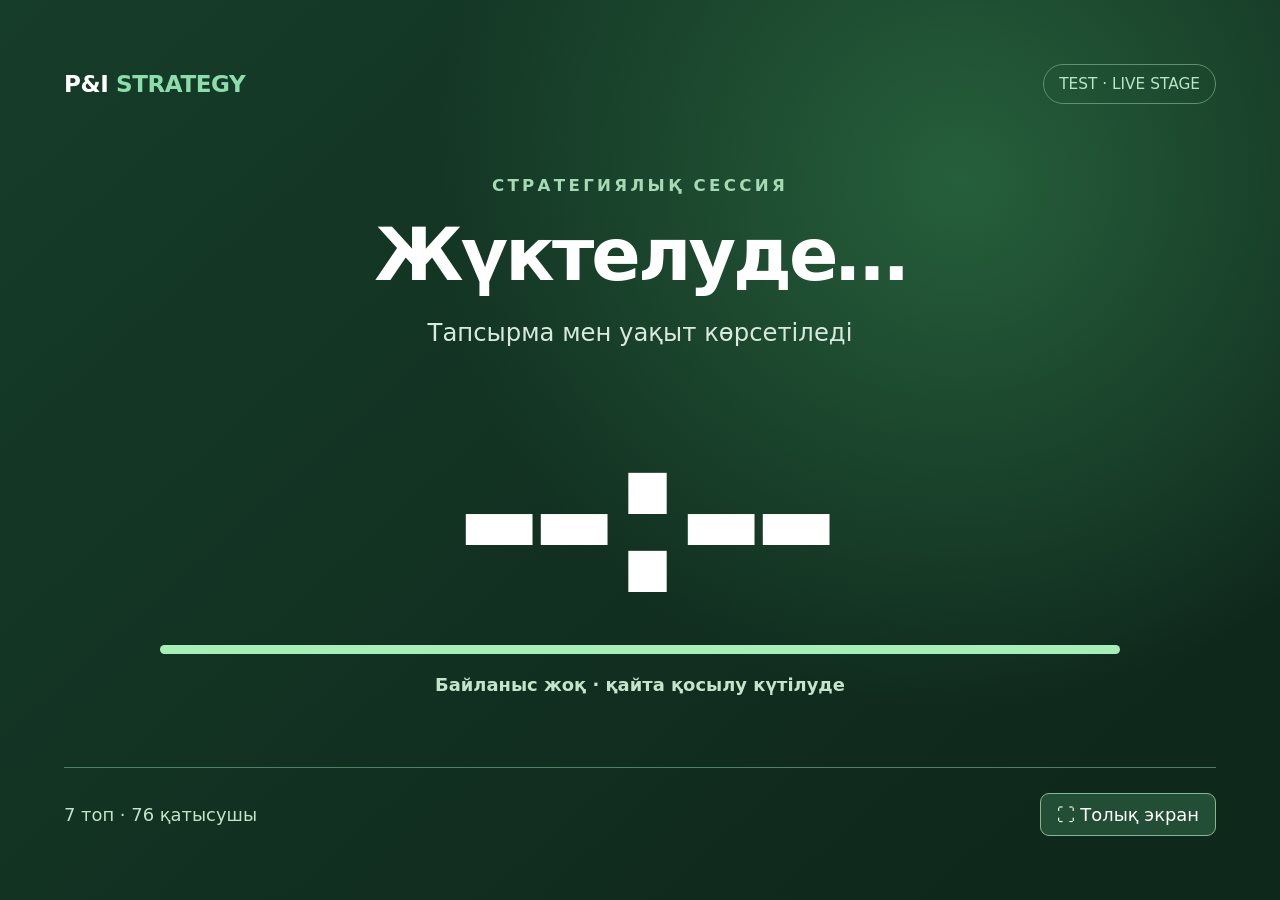
==== static/stage.html @ 075ba84e "Add files via upload" ====
<!doctype html><html lang="kk"><head><meta charset="utf-8"><meta name="viewport" content="width=device-width,initial-scale=1"><meta name="theme-color" content="#153723"><title>P&I · Live Stage</title><link rel="icon" href="/favicon.svg"><style>
:root{font-family:Inter,ui-sans-serif,system-ui,-apple-system,Arial,sans-serif;color:#fff;background:#0e2b1c}*{box-sizing:border-box}body{margin:0;min-height:100svh;background:radial-gradient(circle at 75% 20%,#265f3b 0,transparent 44%),linear-gradient(138deg,#163d29 0%,#0f281c 86%)}
.stage{min-height:100svh;max-width:1480px;margin:auto;padding:clamp(25px,5vw,85px);display:flex;flex-direction:column;justify-content:space-between;gap:38px}
header,footer{display:flex;align-items:center;justify-content:space-between;gap:16px;flex-wrap:wrap}.brand{font-weight:900;letter-spacing:-.4px;font-size:clamp(16px,1.8vw,24px)}.brand em{font-style:normal;color:#8bddaa}.pill{font-size:clamp(11px,1.2vw,16px);color:#b7e6c5;padding:10px 15px;border:1px solid #5c9270;border-radius:999px}
main{display:flex;flex-direction:column;align-items:center;text-align:center;gap:20px}.eyebrow{font-size:clamp(12px,1.3vw,18px);text-transform:uppercase;letter-spacing:.2em;color:#a8d9b5;font-weight:700}
h1{font-size:clamp(35px,5.7vw,86px);line-height:1.1;max-width:1100px;margin:0;letter-spacing:-.04em}
.description{font-size:clamp(16px,1.9vw,27px);max-width:970px;line-height:1.5;color:#d7eadd;margin:0}
.clock{font-variant-numeric:tabular-nums;font-size:clamp(90px,17vw,260px);line-height:1;letter-spacing:-.07em;font-weight:800;margin:clamp(12px,4vh,55px) 0 0}
.progress{width:min(960px,90%);height:9px;border-radius:99px;overflow:hidden;background:#41644a}.progress>div{height:100%;background:#a6f0b8;width:100%;transition:width .4s linear}
.status{color:#c4e4ce;font-weight:700;font-size:clamp(14px,1.4vw,20px)}footer{border-top:1px solid #508063;padding-top:25px;color:#c5e2cb;font-size:clamp(13px,1.4vw,18px)}
.urgent .clock{color:#ffe2a4}.expired .clock{color:#ffb6a3}button{border:1px solid #83b991;background:#214e34;color:#fff;padding:10px 16px;font:inherit;border-radius:9px;cursor:pointer}
@media(prefers-reduced-motion:reduce){.progress>div{transition:none}}
</style></head><body><div class="stage" id="stage"><header><div class="brand">P&I <em>STRATEGY</em></div><span class="pill" id="mode">LIVE STAGE</span></header>
<main><span class="eyebrow" id="group">СТРАТЕГИЯЛЫҚ СЕССИЯ</span><h1 id="title">Жүктелуде…</h1><p class="description" id="description">Тапсырма мен уақыт көрсетіледі</p><div class="clock" id="clock">--:--</div><div class="progress"><div id="progress"></div></div><span class="status" id="status">Қосылуда…</span></main>
<footer><div id="members">7 топ · 76 қатысушы</div><button id="fullscreen">⛶ Толық экран</button></footer></div>
<script>
const mode=new URLSearchParams(location.search).get('mode')==='live'?'live':'test';document.getElementById('mode').textContent=mode.toUpperCase()+' · LIVE STAGE';
let state=null,offset=0,reading=false;const $=id=>document.getElementById(id);
function remaining(){return !state?0:state.running?Math.max(0,(state.deadline_ms||0)-(Date.now()+offset)):Math.max(0,state.remaining_ms||0)}
function fmt(ms){let s=Math.ceil(ms/1000);return String(Math.floor(s/60)).padStart(2,'0')+':'+String(s%60).padStart(2,'0')}
function tick(){if(!state)return;let r=remaining();$('clock').textContent=fmt(r);$('progress').style.width=Math.max(0,Math.min(100,100*r/Math.max(1,state.duration_ms)))+'%';$('stage').classList.toggle('urgent',r<=60000&&state.running);$('stage').classList.toggle('expired',r===0);$('status').textContent=state.running?(r>0?'Таймер жүріп жатыр':'Уақыт аяқталды'):(r<state.duration_ms?'Пауза':'Басталуын күтуде')}
async function load(){if(reading)return;reading=true;try{const response=await fetch('/api/stage/'+mode,{cache:'no-store'});if(!response.ok)throw Error('Дерек жүктелмеді');const data=await response.json();state=data.stage;offset=data.server_now_ms-Date.now();$('title').textContent=data.title;$('description').textContent=data.task;$('group').textContent=state.stage_id==='awards'?'МАРАПАТТАУ КЕЗЕҢІ':'P&I · WORK SESSION';$('members').textContent=data.groups+' топ · '+data.participants+' қатысушы';tick()}catch(e){$('status').textContent='Байланыс жоқ · қайта қосылу күтілуде'}finally{reading=false}}
load();setInterval(tick,250);setInterval(load,12000);
let socket;function wsConnect(){try{socket=new WebSocket((location.protocol==='https:'?'wss:':'ws:')+'//'+location.host+'/api/live/'+mode);socket.onmessage=()=>load();socket.onclose=()=>setTimeout(wsConnect,5000)}catch(e){}}wsConnect();
$('fullscreen').onclick=()=>document.documentElement.requestFullscreen?.();
</script></body></html>
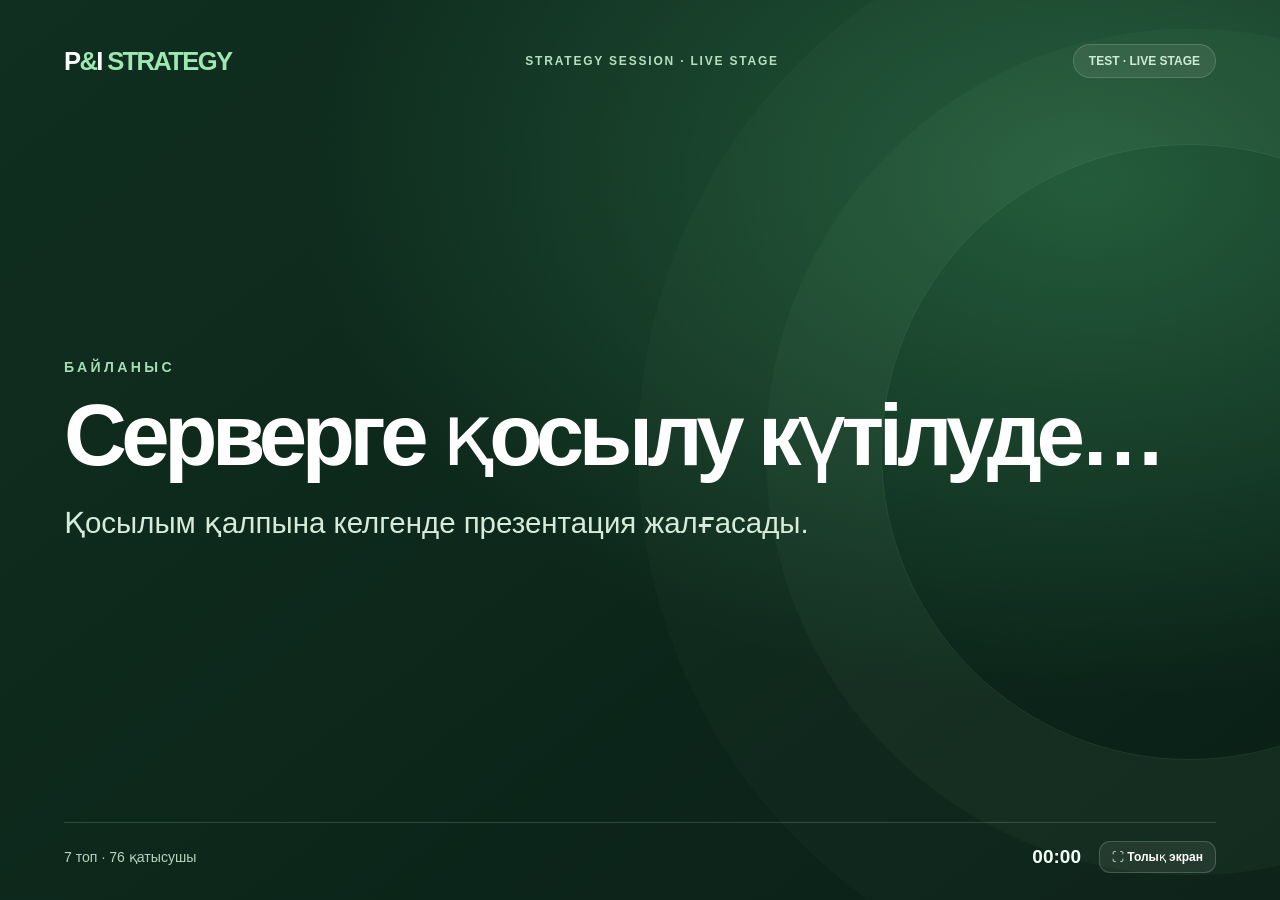
==== commit 96e226b7: "Add files via upload" ====
--- a/static/stage.html
+++ b/static/stage.html
@@ -1,26 +1,64 @@
-<!doctype html><html lang="kk"><head><meta charset="utf-8"><meta name="viewport" content="width=device-width,initial-scale=1"><meta name="theme-color" content="#153723"><title>P&I · Live Stage</title><link rel="icon" href="/favicon.svg"><style>
-:root{font-family:Inter,ui-sans-serif,system-ui,-apple-system,Arial,sans-serif;color:#fff;background:#0e2b1c}*{box-sizing:border-box}body{margin:0;min-height:100svh;background:radial-gradient(circle at 75% 20%,#265f3b 0,transparent 44%),linear-gradient(138deg,#163d29 0%,#0f281c 86%)}
-.stage{min-height:100svh;max-width:1480px;margin:auto;padding:clamp(25px,5vw,85px);display:flex;flex-direction:column;justify-content:space-between;gap:38px}
-header,footer{display:flex;align-items:center;justify-content:space-between;gap:16px;flex-wrap:wrap}.brand{font-weight:900;letter-spacing:-.4px;font-size:clamp(16px,1.8vw,24px)}.brand em{font-style:normal;color:#8bddaa}.pill{font-size:clamp(11px,1.2vw,16px);color:#b7e6c5;padding:10px 15px;border:1px solid #5c9270;border-radius:999px}
-main{display:flex;flex-direction:column;align-items:center;text-align:center;gap:20px}.eyebrow{font-size:clamp(12px,1.3vw,18px);text-transform:uppercase;letter-spacing:.2em;color:#a8d9b5;font-weight:700}
-h1{font-size:clamp(35px,5.7vw,86px);line-height:1.1;max-width:1100px;margin:0;letter-spacing:-.04em}
-.description{font-size:clamp(16px,1.9vw,27px);max-width:970px;line-height:1.5;color:#d7eadd;margin:0}
-.clock{font-variant-numeric:tabular-nums;font-size:clamp(90px,17vw,260px);line-height:1;letter-spacing:-.07em;font-weight:800;margin:clamp(12px,4vh,55px) 0 0}
-.progress{width:min(960px,90%);height:9px;border-radius:99px;overflow:hidden;background:#41644a}.progress>div{height:100%;background:#a6f0b8;width:100%;transition:width .4s linear}
-.status{color:#c4e4ce;font-weight:700;font-size:clamp(14px,1.4vw,20px)}footer{border-top:1px solid #508063;padding-top:25px;color:#c5e2cb;font-size:clamp(13px,1.4vw,18px)}
-.urgent .clock{color:#ffe2a4}.expired .clock{color:#ffb6a3}button{border:1px solid #83b991;background:#214e34;color:#fff;padding:10px 16px;font:inherit;border-radius:9px;cursor:pointer}
-@media(prefers-reduced-motion:reduce){.progress>div{transition:none}}
-</style></head><body><div class="stage" id="stage"><header><div class="brand">P&I <em>STRATEGY</em></div><span class="pill" id="mode">LIVE STAGE</span></header>
-<main><span class="eyebrow" id="group">СТРАТЕГИЯЛЫҚ СЕССИЯ</span><h1 id="title">Жүктелуде…</h1><p class="description" id="description">Тапсырма мен уақыт көрсетіледі</p><div class="clock" id="clock">--:--</div><div class="progress"><div id="progress"></div></div><span class="status" id="status">Қосылуда…</span></main>
-<footer><div id="members">7 топ · 76 қатысушы</div><button id="fullscreen">⛶ Толық экран</button></footer></div>
+<!doctype html>
+<html lang="kk"><head><meta charset="utf-8"><meta name="viewport" content="width=device-width,initial-scale=1">
+<meta name="theme-color" content="#102D20"><title>P&I · Live Stage Presentation</title><link rel="icon" href="/favicon.svg">
+<style>
+:root{font-family:Inter,-apple-system,BlinkMacSystemFont,"Segoe UI",sans-serif;color:#fff;background:#0f291c;font-synthesis:none}*{box-sizing:border-box}html,body{margin:0;min-width:0}body{min-height:100svh;background:#102D20}.hidden{display:none!important}
+.shell{position:relative;min-height:100svh;isolation:isolate;overflow:hidden;background:radial-gradient(ellipse at 85% 20%,#245c3b 0%,transparent 51%),linear-gradient(142deg,#102f20,#0a2017);padding:clamp(21px,3.3vw,50px) clamp(20px,5vw,82px) clamp(18px,2vw,35px);display:flex;flex-direction:column;gap:clamp(20px,3vh,38px)}
+.shell::before{content:"";position:absolute;z-index:-1;right:-17vw;top:16%;width:48vw;aspect-ratio:1;border:1px solid #b4e9bd1c;border-radius:50%;box-shadow:0 0 0 9vw #b4e9bd08,0 0 0 19vw #b4e9bd05;pointer-events:none}
+header,.footer{display:flex;align-items:center;justify-content:space-between;gap:10px;flex-wrap:wrap}header{min-height:38px}.brand{font-weight:900;letter-spacing:-.065em;font-size:clamp(19px,2vw,27px)}.brand span{color:#9FE7B2}.chapter{font-size:12px;font-weight:700;letter-spacing:.15em;color:#B6DFC0}.mode{padding:9px 15px;background:#ffffff14;border:1px solid #ffffff27;border-radius:40px;color:#D0EBD5;font-size:12px;font-weight:750}.slide{flex:1;display:flex;flex-direction:column;justify-content:center;width:100%;max-width:1420px;margin:0 auto;min-height:0}.eyebrow{text-transform:uppercase;letter-spacing:.24em;color:#A3DDB4;font-weight:750;font-size:clamp(11px,1.1vw,16px);margin:0 0 15px}.display{font-size:clamp(42px,6.8vw,110px);letter-spacing:-.063em;line-height:1.04;margin:0 0 22px;font-weight:840;max-width:1240px}.lead{font-size:clamp(18px,2.3vw,32px);line-height:1.4;color:#D6EBD9;margin:0;max-width:1080px}.smallLead{color:#B8DAC3;font-size:clamp(15px,1.5vw,21px);line-height:1.5}.footer{border-top:1px solid #a7dabb35;padding-top:17px;min-height:52px;color:#B6D3BD;font-size:clamp(12px,1.1vw,16px)}.footer-right{display:flex;align-items:center;gap:18px}.footer-clock{font-variant-numeric:tabular-nums;font-size:19px;font-weight:850;color:#F1FFF3}.footer-clock.danger{color:#FFD29C}.fullscreen{border:1px solid #89b69750;background:#ffffff11;color:#fff;border-radius:11px;padding:8px 12px;cursor:pointer;font:inherit;font-size:12px;font-weight:700}.fullscreen:hover{background:#ffffff20}
+.green{color:#A5ECB9}.stat-line{display:flex;flex-wrap:wrap;gap:14px;margin-top:clamp(30px,6vh,60px)}.stat{border:1px solid #ffffff25;background:#ffffff0d;border-radius:16px;padding:18px 23px;min-width:145px}.stat .number{display:block;font-size:clamp(30px,3.5vw,52px);font-weight:830;letter-spacing:-.05em}.stat .hint{display:block;color:#BED8C5;font-size:13px;margin-top:6px}.cardgrid{display:grid;grid-template-columns:repeat(2,minmax(0,1fr));gap:clamp(12px,1.5vw,22px);margin-top:25px}.slidecard{border:1px solid #8cc59d35;border-radius:20px;padding:clamp(15px,2.2vw,31px);background:#ffffff0d;min-width:0}.slidecard strong{display:block;font-size:clamp(19px,2.1vw,31px);line-height:1.26}.slidecard p{margin:9px 0 0;color:#D3E7D7;line-height:1.48;font-size:clamp(14px,1.6vw,21px)}.cardno{display:inline-block;color:#9EE7B3;font-weight:900;margin-bottom:13px;font-size:13px;letter-spacing:.15em}.agenda{display:grid;grid-template-columns:repeat(4,minmax(0,1fr));gap:14px;margin-top:36px}.agenda .slidecard{min-height:200px;display:flex;flex-direction:column;justify-content:space-between}.agenda .cardno{font-size:21px}.timepill{background:#ffffff17;padding:7px 12px;display:inline-block;border-radius:30px;font-weight:700;color:#AEE9B9;font-size:14px}.instruction-list{display:grid;grid-template-columns:repeat(3,minmax(0,1fr));gap:17px;margin-top:33px}.instruction-list .slidecard{min-height:190px}.instruction-list .cardno{font-size:22px}
+.hero-clock{text-align:center;font-variant-numeric:tabular-nums;font-size:clamp(94px,19vw,280px);font-weight:820;line-height:1;letter-spacing:-.075em;margin:clamp(30px,5vh,55px) 0 19px}.centered{text-align:center;align-items:center}.centered .display{max-width:1100px}.centered .lead{margin:auto}.bar{height:9px;width:min(100%,1050px);border-radius:20px;background:#ffffff2c;overflow:hidden;margin:12px auto}.bar>div{height:100%;width:100%;background:linear-gradient(90deg,#67D795,#CCF5C5);transition:width .35s linear}.time-status{color:#D5F0DD;font-size:clamp(15px,1.5vw,21px);font-weight:650;text-align:center;margin:12px 0}.urgent .hero-clock,.urgent .footer-clock{color:#FFD998}.expired .hero-clock{color:#FFB1A7}
+.groups-grid{display:grid;grid-template-columns:repeat(4,minmax(0,1fr));gap:13px;margin-top:26px}.group-card{background:#ffffff10;border:1px solid #ffffff24;border-radius:18px;padding:clamp(12px,1.6vw,23px);min-height:140px}.group-name{font-weight:760;font-size:clamp(15px,1.45vw,20px);margin-bottom:14px;line-height:1.25}.group-values{font-size:clamp(20px,3vw,36px);font-variant-numeric:tabular-nums;font-weight:850}.group-help{color:#C1DEC8;font-size:12px;margin-top:7px}.smallbar{background:#ffffff23;height:6px;border-radius:15px;overflow:hidden;margin-top:10px}.smallbar>div{height:100%;background:#91DFAB;border-radius:15px}
+.topic-head{display:flex;align-items:center;gap:14px;flex-wrap:wrap;margin-bottom:18px}.group-pill{padding:9px 14px;background:#ffffff15;border:1px solid #ffffff33;border-radius:99px;font-size:clamp(13px,1.2vw,17px)}.result-grid{display:grid;grid-template-columns:repeat(3,minmax(0,1fr));gap:16px;margin-top:14px}.result-box{border:1px solid #ffffff30;background:#ffffff0e;border-radius:19px;padding:clamp(16px,2vw,27px);min-width:0}.result-box small{color:#9FE3B5;font-weight:750;letter-spacing:.06em}.result-box p{font-size:clamp(16px,1.65vw,24px);line-height:1.42;overflow-wrap:anywhere;white-space:pre-wrap}.result-box .answer{color:#CBE1D1;border-top:1px solid #ffffff25;padding-top:13px;margin-top:15px;font-size:clamp(13px,1.15vw,16px)}.result-box.answer-only{grid-column:1/-1}.result-grid.vision{grid-template-columns:repeat(3,minmax(0,1fr));margin-top:10px}.vision-title{color:#9FE9B8;font-size:clamp(16px,1.65vw,22px);font-weight:850;letter-spacing:.01em;margin:19px 0 9px}.vision .result-box{min-height:135px}.vision .result-box p{font-size:clamp(14px,1.4vw,21px)}.vision .result-box small{font-size:12px}
+.podium{height:clamp(250px,45vh,400px);display:flex;justify-content:center;align-items:flex-end;gap:clamp(9px,2vw,33px);margin:clamp(20px,4vh,50px) 0 0}.winner{width:min(29%,300px);display:flex;flex-direction:column;align-items:stretch;text-align:center;justify-content:flex-end;opacity:0;animation:riseup .8s ease forwards}.winner.p3{animation-delay:.3s}.winner.p2{animation-delay:1.8s}.winner.p1{animation-delay:3.3s}.winner strong{font-size:clamp(14px,1.45vw,20px);margin-bottom:7px;overflow-wrap:anywhere}.winner .vote-num{font-size:13px;color:#C4E4CF;margin-bottom:12px}.step{display:flex;flex-direction:column;align-items:center;justify-content:center;border-radius:13px 13px 0 0;background:#3A7651;box-shadow:inset 0 3px #ffffff25}.step .rank{font-size:clamp(44px,6vw,88px);font-weight:900;line-height:1}.step .medal{font-size:clamp(22px,3vw,35px);margin-bottom:5px}.p1 .step{height:clamp(165px,28vh,245px);background:#AC853E}.p2 .step{height:clamp(128px,23vh,190px);background:#718C91}.p3 .step{height:clamp(95px,17vh,150px);background:#966A4D}@keyframes riseup{from{opacity:0;transform:translateY(40px)}to{opacity:1;transform:translateY(0)}}.fireworks{position:absolute;inset:0;pointer-events:none;overflow:hidden;z-index:11}.fireworks i{position:absolute;left:var(--x);top:var(--y);width:8px;height:8px;border-radius:50%;background:var(--c);box-shadow:0 0 15px var(--c);opacity:0;animation:firework 1.7s ease-out var(--delay) forwards}@keyframes firework{0%{transform:translate(0,0) scale(.2);opacity:0}15%{opacity:1}70%{opacity:1}100%{transform:translate(var(--dx),var(--dy)) scale(.15);opacity:0}}.confetti{position:absolute;inset:0;overflow:hidden;pointer-events:none;z-index:10}.confetti span{position:absolute;top:-10%;left:var(--x);background:var(--c);width:8px;height:17px;border-radius:2px;opacity:0;animation:fall var(--t) linear var(--d) forwards}@keyframes fall{0%{transform:translate(0,-30px) rotate(0);opacity:0}5%{opacity:1}100%{transform:translate(var(--dx),115vh) rotate(850deg);opacity:0}}
+.notice{background:#ffffff13;border:1px solid #ffffff26;border-radius:18px;padding:22px 25px;color:#D8EDE0;font-size:clamp(15px,1.7vw,23px);line-height:1.5;margin-top:20px}.error{color:#FFD9AA}.subtitle{font-size:clamp(18px,2.2vw,30px);color:#CDE6D3}.rule{display:block;margin-top:26px;width:85px;height:6px;background:#91E5AF;border-radius:99px}
+/* Dense slides must fit 16:9 projector without hiding last results. */
+.shell[data-screen="vision"],.shell[data-screen="results"],.shell[data-screen="progress"]{padding-top:clamp(14px,2vw,26px);padding-bottom:clamp(12px,1.4vw,22px);gap:12px;max-height:100svh;height:100svh}
+.shell[data-screen="vision"] .slide,.shell[data-screen="results"] .slide,.shell[data-screen="progress"] .slide{justify-content:flex-start;overflow-y:auto;scrollbar-width:thin}
+.shell[data-screen="vision"] .display,.shell[data-screen="progress"] .display,.shell[data-screen="results"] .display{font-size:clamp(35px,4.5vw,67px);margin-bottom:10px}
+.shell[data-screen="vision"] .lead,.shell[data-screen="progress"] .lead,.shell[data-screen="results"] .lead{font-size:clamp(16px,1.7vw,24px)}
+.shell[data-screen="vision"] .eyebrow,.shell[data-screen="progress"] .eyebrow,.shell[data-screen="results"] .eyebrow{margin-bottom:9px}
+.shell[data-screen="vision"] .vision-title{margin:12px 0 7px}
+.shell[data-screen="vision"] .result-box{padding:16px 19px;min-height:100px}
+.shell[data-screen="vision"] .result-box p{margin:10px 0;font-size:clamp(14px,1.35vw,19px)}
+.shell[data-screen="vision"] .result-grid{gap:12px}
+@media(max-width:1020px){.agenda{grid-template-columns:repeat(2,minmax(0,1fr))}.groups-grid{grid-template-columns:repeat(2,minmax(0,1fr))}.agenda .slidecard{min-height:150px}}
+@media(max-width:650px){.shell{padding:21px 17px;gap:18px}.slide{justify-content:center}.display{font-size:clamp(34px,8vw,53px)}.stat{min-width:115px;padding:12px 15px}.cardgrid,.instruction-list{grid-template-columns:1fr}.instruction-list .slidecard{min-height:unset}.agenda .slidecard{min-height:135px}.result-grid,.result-grid.vision{grid-template-columns:1fr;max-height:65svh;overflow:auto}.groups-grid{max-height:65svh;overflow:auto}.group-card{min-height:125px}.podium{height:280px}.winner strong{font-size:12px}.winner .vote-num{font-size:11px}.footer{gap:8px}.chapter{display:none}}
+@media(prefers-reduced-motion:reduce){.winner{opacity:1;animation:none}.confetti{display:none}.bar>div{transition:none}}
+</style></head><body>
+<div class="shell" id="shell"><header><div class="brand">P<span>&</span>I <span>STRATEGY</span></div><span class="chapter" id="chapter">STRATEGY SESSION · LIVE STAGE</span><span class="mode" id="modeLabel">ЖҮКТЕЛУДЕ…</span></header>
+<main class="slide" id="slide" aria-live="polite"><p class="eyebrow">P&I STRATEGY SESSION</p><h1 class="display">Презентация жүктелуде…</h1></main>
+<footer class="footer"><span id="footInfo">7 топ · 76 қатысушы</span><div class="footer-right"><strong class="footer-clock" id="footerClock">--:--</strong><button class="fullscreen" id="fullScreen">⛶ Толық экран</button></div></footer><div class="confetti hidden" id="confetti"></div><div class="fireworks hidden" id="fireworks"></div></div>
 <script>
-const mode=new URLSearchParams(location.search).get('mode')==='live'?'live':'test';document.getElementById('mode').textContent=mode.toUpperCase()+' · LIVE STAGE';
-let state=null,offset=0,reading=false;const $=id=>document.getElementById(id);
-function remaining(){return !state?0:state.running?Math.max(0,(state.deadline_ms||0)-(Date.now()+offset)):Math.max(0,state.remaining_ms||0)}
-function fmt(ms){let s=Math.ceil(ms/1000);return String(Math.floor(s/60)).padStart(2,'0')+':'+String(s%60).padStart(2,'0')}
-function tick(){if(!state)return;let r=remaining();$('clock').textContent=fmt(r);$('progress').style.width=Math.max(0,Math.min(100,100*r/Math.max(1,state.duration_ms)))+'%';$('stage').classList.toggle('urgent',r<=60000&&state.running);$('stage').classList.toggle('expired',r===0);$('status').textContent=state.running?(r>0?'Таймер жүріп жатыр':'Уақыт аяқталды'):(r<state.duration_ms?'Пауза':'Басталуын күтуде')}
-async function load(){if(reading)return;reading=true;try{const response=await fetch('/api/stage/'+mode,{cache:'no-store'});if(!response.ok)throw Error('Дерек жүктелмеді');const data=await response.json();state=data.stage;offset=data.server_now_ms-Date.now();$('title').textContent=data.title;$('description').textContent=data.task;$('group').textContent=state.stage_id==='awards'?'МАРАПАТТАУ КЕЗЕҢІ':'P&I · WORK SESSION';$('members').textContent=data.groups+' топ · '+data.participants+' қатысушы';tick()}catch(e){$('status').textContent='Байланыс жоқ · қайта қосылу күтілуде'}finally{reading=false}}
-load();setInterval(tick,250);setInterval(load,12000);
-let socket;function wsConnect(){try{socket=new WebSocket((location.protocol==='https:'?'wss:':'ws:')+'//'+location.host+'/api/live/'+mode);socket.onmessage=()=>load();socket.onclose=()=>setTimeout(wsConnect,5000)}catch(e){}}wsConnect();
-$('fullscreen').onclick=()=>document.documentElement.requestFullscreen?.();
-</script></body></html>+'use strict';
+const $=id=>document.getElementById(id),mode=new URLSearchParams(location.search).get('mode')==='live'?'live':'test';
+$('modeLabel').textContent=mode.toUpperCase()+' · LIVE STAGE';
+const esc=v=>String(v??'').replace(/[&<>"']/g,c=>({'&':'&amp;','<':'&lt;','>':'&gt;','"':'&quot;',"'":'&#39;'}[c]));
+const slides=['welcome','agenda','instruction','work','progress','results','vision','awards','closing'];
+const stages={issues:{name:'Жеке мәселелерді жазу',instructions:['Өз бөліміңіздегі маңызды мәселелерді ойластырыңыз','Әр мәселені нақты, түсінікті тұжырымдаңыз','Ұсыныстарыңызды жүйеге енгізіңіз']},vote:{name:'Мәселелерге дауыс беру',instructions:['Топ мүшелерінің ұсыныстарын оқыңыз','Ең маңызды 3 мәселені таңдаңыз','Дауыс беру аяқталғанша таңдауыңызды тексеріңіз']},solutions:{name:'ТОП-3 шешімдер',instructions:['ТОП-3 мәселені бірге талқылаңыз','Әр мәселе үшін нақты шешім ұсыныңыз','Капитан шешімдерді жүйеге енгізіп, бекітеді']},vision:{name:'Vision · 1 / 3 / 5 жыл',instructions:['Бөлімнің 1, 3, 5 жылдық болашағын елестетіңіз','JUZ40 компаниясының даму бағытын анықтаңыз','Капитан топтың ортақ көзқарасын бекітеді']},changes:{name:'Қосу / Өзгерту / Алып тастау',instructions:['Жаңа енгізу керек процестерді анықтаңыз','Қолданыстағы жұмыстарды жеңілдету жолын талқылаңыз','Тиімсіз процестерді алып тастау ұсыныстарын беріңіз']},risks:{name:'ҰБТ өзгерістері мен тәуекелдер',instructions:['ҰБТ-дағы ықтимал өзгерістерді анықтаңыз','Әр өзгерістің тәуекелін бағалаңыз','Алдын алу немесе бейімделу шараларын ұсыныңыз']},awards:{name:'Ең белсенділерге дауыс беру',instructions:['Басқа топтың ең белсенді қатысушысын таңдаңыз','Өз тобыңыздың ең белсенді қатысушысын таңдаңыз','Екі номинация бойынша дауысыңызды сақтаңыз']}};
+let publicData=null,privateData=null,timeOffset=0,fetching=false,lastSlide=null,lastAwardShown=false;
+function timeLeft(){let s=publicData?.stage;if(!s)return 0;return s.running?Math.max(0,Number(s.deadline_ms||0)-(Date.now()+timeOffset)):Math.max(0,Number(s.remaining_ms||0))}
+function stamp(ms){let t=Math.ceil(ms/1000);return String(Math.floor(t/60)).padStart(2,'0')+':'+String(t%60).padStart(2,'0')}
+function tick(){let n=timeLeft();$('footerClock').textContent=stamp(n);$('shell').classList.toggle('urgent',n<=60000&&n>0&&publicData?.stage?.running);$('shell').classList.toggle('expired',n<=0&&!!publicData);let clock=$('mainClock');if(clock)clock.textContent=stamp(n);let bar=$('mainBar');if(bar)bar.style.width=Math.max(0,Math.min(100,100*n/Math.max(1,Number(publicData?.stage?.duration_ms||1))))+'%';let status=$('clockStatus');if(status)status.textContent=publicData?.stage?.running?(n>0?'Таймер жүріп жатыр':'Уақыт аяқталды'):(n===0?'Уақыт аяқталды':n===Number(publicData?.stage?.duration_ms)?'Басталуын күтуде':'Пауза')}
+function stageText(){return stages[publicData?.stage?.stage_id]||stages.issues}
+function hero(title,lead,eyebrow='P&I · STRATEGY SESSION'){return `<p class="eyebrow">${esc(eyebrow)}</p><h1 class="display">${title}</h1><p class="lead">${lead}</p>`}
+function groupCards(data){return (data||[]).map(g=>{const current=publicData?.stage?.stage_id;let numerator=current==='issues'?g.issues:current==='vote'?g.voted:current==='solutions'?g.done:current==='vision'?g.done:current==='changes'?g.done:current==='risks'?g.done:g.joined;let den=current==='issues'||current==='vote'?g.total:current==='solutions'||current==='vision'||current==='changes'||current==='risks'?4:g.total;return `<div class="group-card"><div class="group-name">${esc(g.name)}</div><div class="group-values">${numerator}<span class="smallLead">/${den}</span></div><div class="group-help">${['issues','vote'].includes(current)?'Қатысушы орындады':current==='awards'?'Сессияға қосылды':'Аяқталған блок саны'} · Онлайн: ${g.online}</div><div class="smallbar"><div style="width:${Math.round(100*numerator/Math.max(1,den))}%"></div></div></div>`}).join('')}
+function resultBlock(d){if(!d)return '<div class="notice error">Super Admin ретінде кіріңіз. Нәтижелер осы қорғалған экранда ғана көрсетіледі.</div>';if(!d.results_ready)return '<div class="notice">Бұл топтың таңдаулы блогы әлі бекітілмеген. Нәтижелерді жариялау үшін алдымен блокты аяқтаңыз.</div>';if(!d.results?.length)return '<div class="notice">Жауаптар әлі енгізілмеген.</div>';return `<div class="result-grid">${d.results.map((r,i)=>`<div class="result-box ${d.results.length===1?'answer-only':''}"><small>${esc(r.label)}</small><p>${esc(r.text||'Жауап жоқ')}</p>${r.answer?`<div class="answer"><strong>ШЕШІМ</strong><p>${esc(r.answer)}</p></div>`:''}</div>`).join('')}</div>`}
+function visionSection(d,key,title){return `<div class="vision-title">${title}</div><div class="result-grid vision">${d[key].map((v,i)=>`<div class="result-box"><small>${[1,3,5][i]} ЖЫЛДАН КЕЙІН</small><p>${esc(v||'Жауап жоқ')}</p></div>`).join('')}</div>`}
+function podium(d){let top=d.awards.top||[];const person=i=>top[i]||{name:'—',group:'',votes:0};const winners=[[1,'p2',2,'🥈'],[0,'p1',1,'🥇'],[2,'p3',3,'🥉']];return `<div class="podium">${winners.map(([i,cls,rank,medal])=>{let p=person(i);return `<div class="winner ${cls}"><strong>${esc(p.name)}</strong><span class="vote-num">${esc(p.group)} · ${p.votes} дауыс</span><div class="step"><div class="medal">${medal}</div><div class="rank">${rank}</div></div></div>`}).join('')}</div>`}
+function render(){if(!publicData)return;let s=publicData.stage,screen=s.screen||'work',info=stageText(),d=privateData,focus=d?.focus_group||s.focus_group||'Топ таңдалмаған';$('chapter').textContent=`${String(slides.indexOf(screen)+1).padStart(2,'0')} / 09 · P&I STRATEGY SESSION`;
+$('shell').dataset.screen=screen;let view='';if(screen==='welcome')view=hero('P&I <span class="green">STRATEGY</span><br>SESSION','Әдістеме · Сапа · IT<br>Ортақ шешімдер. Нақты бағыт. Бір команда.','JUZ40 · PRODUCT & IT')+`<div class="stat-line"><div class="stat"><span class="number">76</span><span class="hint">қатысушы</span></div><div class="stat"><span class="number">7</span><span class="hint">топ</span></div><div class="stat"><span class="number">4</span><span class="hint">стратегиялық блок</span></div></div>`;
+else if(screen==='agenda'){
+ const p=s.presets||{};let mins=n=>n+' мин';view=hero('Бүгінгі <span class="green">бағдарлама</span>','Төрт стратегиялық блок және қорытынды марапаттау.');view+=`<div class="agenda">${[['01','Қазіргі жағдай','Мәселе → дауыс → ТОП-3',Number(p.issues||10)+Number(p.vote||5)+Number(p.solutions||15)],['02','Vision','1 / 3 / 5 жыл',p.vision||20],['03','Қосу / Өзгерту / Алып тастау','Процестер мен автоматтандыру',p.changes||15],['04','ҰБТ өзгерістері','Тәуекел және әрекет жоспары',p.risks||15]].map(a=>`<div class="slidecard"><div><span class="cardno">БЛОК ${a[0]}</span><strong>${a[1]}</strong><p>${a[2]}</p></div><div><span class="timepill">${mins(a[3])}</span></div></div>`).join('')}</div><p class="smallLead" style="margin-top:20px">Марапаттау дауысы · ${p.awards||5} мин. Уақыттар әкімші пультінде өзгертіледі.</p>`}
+else if(screen==='instruction'){view=hero(esc(info.name),esc(publicData.task),'КЕЗЕҢ НҰСҚАУЛЫҒЫ');view+=`<div class="instruction-list">${info.instructions.map((x,i)=>`<div class="slidecard"><span class="cardno">0${i+1}</span><strong>${esc(x)}</strong></div>`).join('')}</div>`}
+else if(screen==='work'){$('slide').classList.add('centered');view=hero(esc(publicData.title),esc(publicData.task),'ҚАЗІРГІ КЕЗЕҢ · WORK');view+='<div class="hero-clock" id="mainClock">--:--</div><div class="bar"><div id="mainBar"></div></div><p class="time-status" id="clockStatus">Басталуын күтуде</p>'}
+else if(screen==='progress'){view=hero('7 топтың <span class="green">прогресі</span>',esc(publicData.title)+' · Тек орындау статистикасы көрсетіледі.','REAL-TIME PROGRESS');view+=d?`<div class="groups-grid">${groupCards(d.groups)}</div>`:'<div class="notice error">Прогресті көрсету үшін проекторда Super Admin сессиясы қажет.</div>'}
+else if(screen==='results'){const labels=['Қазіргі жағдай · ТОП-3','Vision','Қосу / Өзгерту / Алып тастау','ҰБТ өзгерістері мен тәуекелдер'];view=hero(esc(labels[d?.focus_block??s.focus_block??0]),esc(focus),'ТОПТЫҢ БЕКІТІЛГЕН НӘТИЖЕСІ');view+=d?.focus_block===1?'<div class="notice">Vision жауаптарын толық көрсету үшін «Vision презентациясы» бетін таңдаңыз.</div>':resultBlock(d)}
+else if(screen==='vision'){view=hero('Vision <span class="green">2027–2029–2031</span>',esc(focus),'БӨЛІМ МЕН КОМПАНИЯНЫҢ БОЛАШАҒЫ');view+=!d?'<div class="notice error">Super Admin ретінде кіріңіз.</div>':!d.vision?'<div class="notice">Бұл топтың Vision блогы әлі бекітілмеген.</div>':visionSection(d.vision,'department','БӨЛІМНІҢ БОЛАШАҒЫ')+visionSection(d.vision,'company','JUZ40 КОМПАНИЯСЫНЫҢ БОЛАШАҒЫ')+(d.vision.publisher!==null?`<div class="vision-title">JUZ40 БАСПАСЫНЫҢ БОЛАШАҒЫ</div><div class="result-box"><p>${esc(d.vision.publisher||'Жауап жоқ')}</p></div>`:'')}
+else if(screen==='awards'){view=hero('Ең белсенді <span class="green">қатысушылар</span>','Стратегиялық сессия · Үздік үштік','МАРАПАТТАУ · ТОП-3');view+=!d?'<div class="notice error">Super Admin сессиясы қажет.</div>':!d.awards?'<div class="notice">Марапаттау дауысы жабылғаннан кейін ТОП-3 осы экранда ашылады.</div>':!d.awards.top.length?'<div class="notice">Бұл номинацияда жарамды дауыс тіркелмеген.</div>':podium(d)}
+else if(screen==='closing'){view=hero('Рақмет! <span class="green">Бірге жасадық.</span>','Әдістеме · Сапа · IT<br>Нақты ұсыныстардан — ортақ іс-қимыл жоспарына.','P&I STRATEGY SESSION · ҚОРЫТЫНДЫ')+'<span class="rule"></span><div class="stat-line"><div class="stat"><span class="number">7</span><span class="hint">команда</span></div><div class="stat"><span class="number">4</span><span class="hint">стратегиялық блок</span></div></div>'}
+$('slide').classList.toggle('centered',screen==='work');$('slide').innerHTML=view;$('footInfo').textContent=`${screen==='progress'?'КОМАНДАЛАР':'JUZ40 · PRODUCT & IT'} · ${publicData.groups} топ · ${publicData.participants} қатысушы`;tick();if(screen==='awards'&&d?.awards&&lastSlide!==screen){launchConfetti()}else if(screen!=='awards'){$('confetti').classList.add('hidden');$('confetti').innerHTML='';$('fireworks').classList.add('hidden');$('fireworks').innerHTML=''}lastSlide=screen}
+function launchConfetti(){let layer=$('confetti');layer.replaceChildren();let colors=['#FFF3A4','#B8F2C7','#E4CBFF','#FFB8A0','#8CD6EF'];for(let i=0;i<105;i++){let elt=document.createElement('span');elt.style.setProperty('--x',(Math.random()*100)+'%');elt.style.setProperty('--c',colors[i%colors.length]);elt.style.setProperty('--t',(3+Math.random()*3)+'s');elt.style.setProperty('--d',(3.7+Math.random()*2)+'s');elt.style.setProperty('--dx',((Math.random()-.5)*170)+'px');layer.appendChild(elt)}layer.classList.remove('hidden')}
+async function refresh(){if(fetching)return;fetching=true;try{const r=await fetch('/api/stage/'+mode,{cache:'no-store',credentials:'same-origin'});if(!r.ok)throw Error('Stage API '+r.status);publicData=await r.json();timeOffset=publicData.server_now_ms-Date.now();try{const pr=await fetch('/api/presentation/'+mode,{cache:'no-store',credentials:'same-origin'});privateData=pr.ok?await pr.json():null}catch(e){privateData=null}render()}catch(e){if(!publicData){$('slide').innerHTML='<p class="eyebrow">БАЙЛАНЫС</p><h1 class="display">Серверге қосылу күтілуде…</h1><p class="lead">Қосылым қалпына келгенде презентация жалғасады.</p>'}}finally{fetching=false}}
+$('fullScreen').onclick=()=>document.documentElement.requestFullscreen?.();refresh();setInterval(tick,250);setInterval(refresh,12000);let socket;function connect(){try{socket=new WebSocket((location.protocol==='https:'?'wss:':'ws:')+'//'+location.host+'/api/live/'+mode);socket.onmessage=()=>refresh();socket.onclose=()=>setTimeout(connect,4500)}catch(e){}}connect();document.addEventListener('visibilitychange',()=>{if(!document.hidden)refresh()});
+</script></body></html>
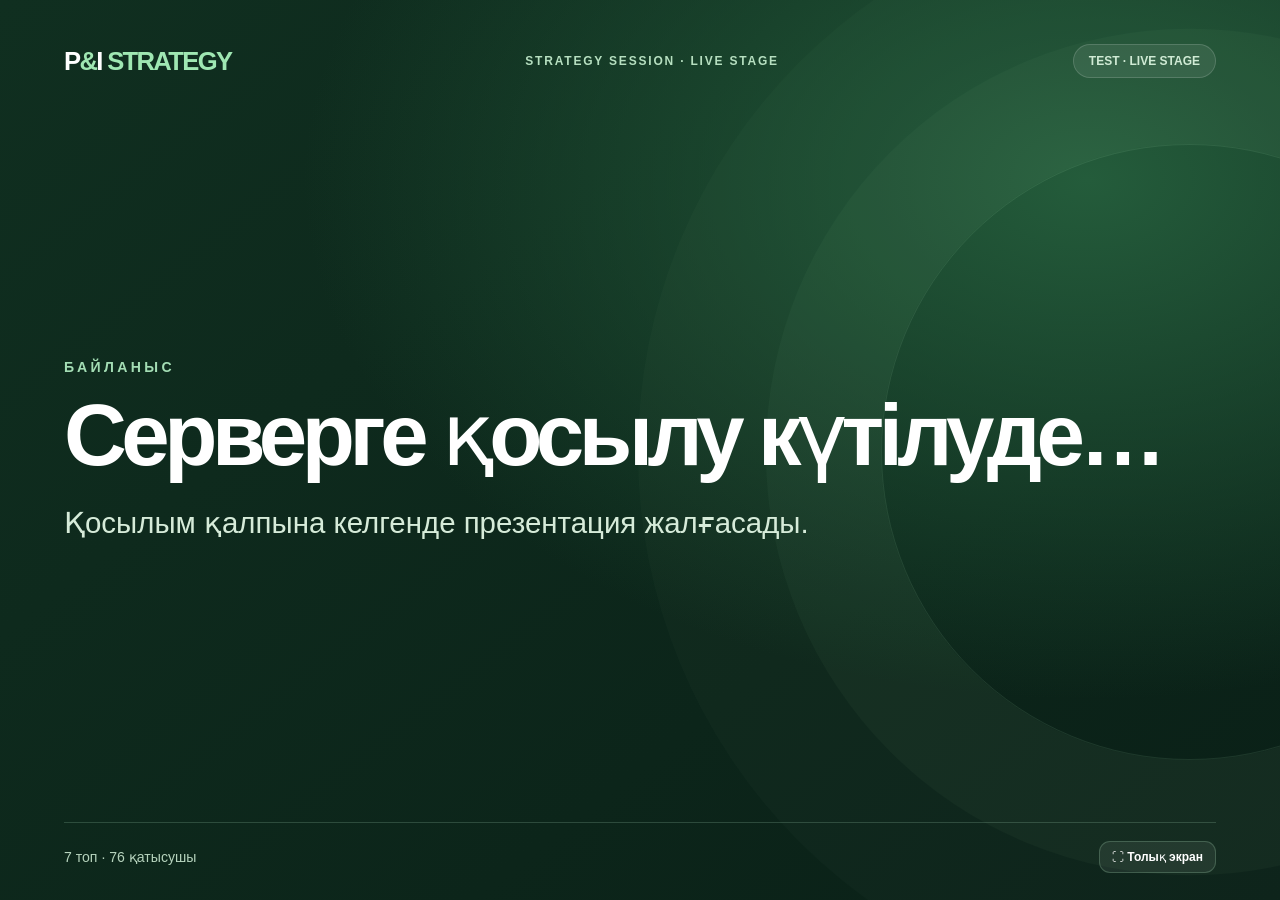
==== commit de57d601: "Add files via upload" ====
--- a/static/stage.html
+++ b/static/stage.html
@@ -25,6 +25,8 @@
 @media(max-width:1020px){.agenda{grid-template-columns:repeat(2,minmax(0,1fr))}.groups-grid{grid-template-columns:repeat(2,minmax(0,1fr))}.agenda .slidecard{min-height:150px}}
 @media(max-width:650px){.shell{padding:21px 17px;gap:18px}.slide{justify-content:center}.display{font-size:clamp(34px,8vw,53px)}.stat{min-width:115px;padding:12px 15px}.cardgrid,.instruction-list{grid-template-columns:1fr}.instruction-list .slidecard{min-height:unset}.agenda .slidecard{min-height:135px}.result-grid,.result-grid.vision{grid-template-columns:1fr;max-height:65svh;overflow:auto}.groups-grid{max-height:65svh;overflow:auto}.group-card{min-height:125px}.podium{height:280px}.winner strong{font-size:12px}.winner .vote-num{font-size:11px}.footer{gap:8px}.chapter{display:none}}
 @media(prefers-reduced-motion:reduce){.winner{opacity:1;animation:none}.confetti{display:none}.bar>div{transition:none}}
+/* The shared countdown belongs to the Work slide only. Other slides remain uncluttered. */
+.shell:not([data-screen="work"]) #footerClock{display:none}
 </style></head><body>
 <div class="shell" id="shell"><header><div class="brand">P<span>&</span>I <span>STRATEGY</span></div><span class="chapter" id="chapter">STRATEGY SESSION · LIVE STAGE</span><span class="mode" id="modeLabel">ЖҮКТЕЛУДЕ…</span></header>
 <main class="slide" id="slide" aria-live="polite"><p class="eyebrow">P&I STRATEGY SESSION</p><h1 class="display">Презентация жүктелуде…</h1></main>
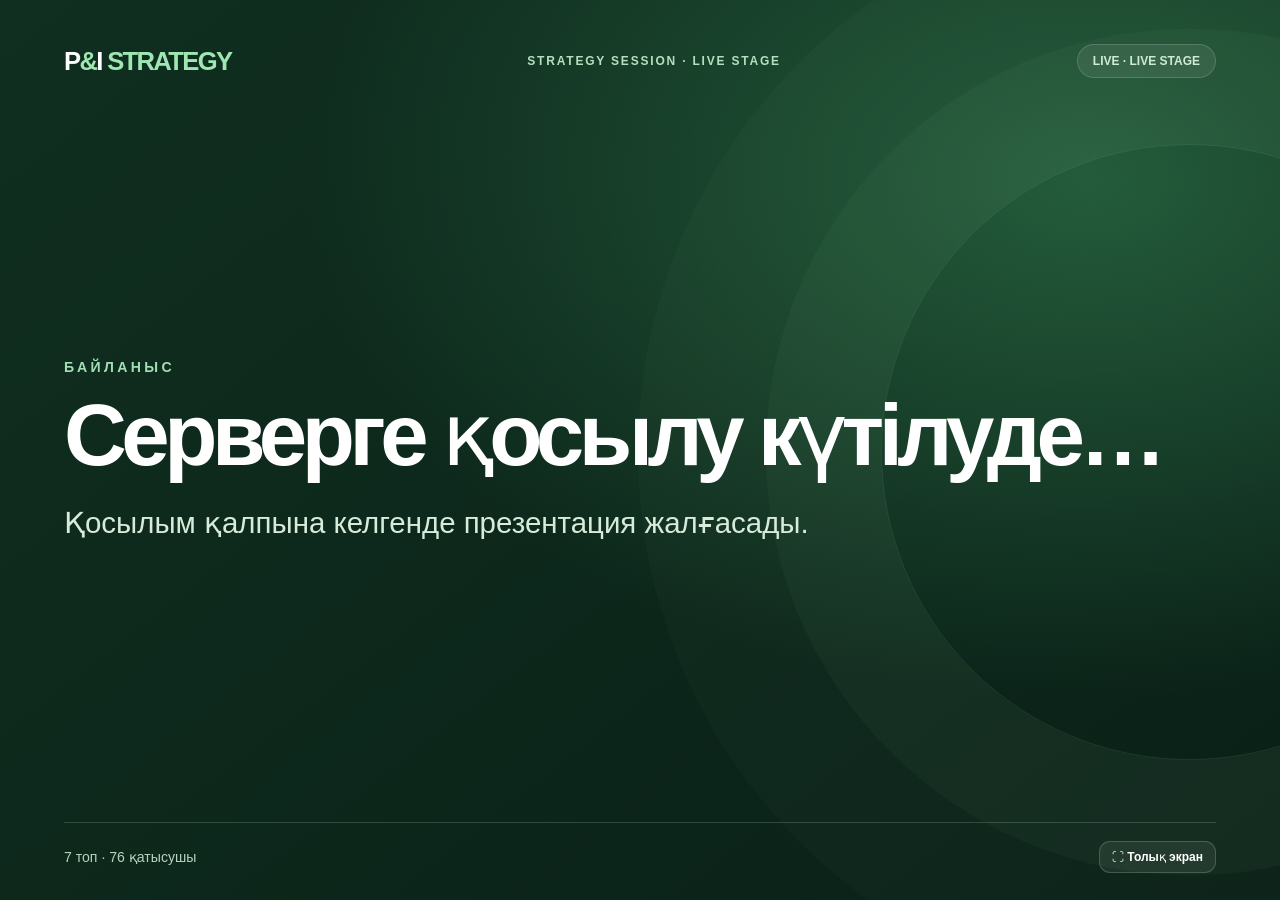
==== commit d53a2a09: "Add files via upload" ====
--- a/static/stage.html
+++ b/static/stage.html
@@ -6,7 +6,7 @@
 .shell{position:relative;min-height:100svh;isolation:isolate;overflow:hidden;background:radial-gradient(ellipse at 85% 20%,#245c3b 0%,transparent 51%),linear-gradient(142deg,#102f20,#0a2017);padding:clamp(21px,3.3vw,50px) clamp(20px,5vw,82px) clamp(18px,2vw,35px);display:flex;flex-direction:column;gap:clamp(20px,3vh,38px)}
 .shell::before{content:"";position:absolute;z-index:-1;right:-17vw;top:16%;width:48vw;aspect-ratio:1;border:1px solid #b4e9bd1c;border-radius:50%;box-shadow:0 0 0 9vw #b4e9bd08,0 0 0 19vw #b4e9bd05;pointer-events:none}
 header,.footer{display:flex;align-items:center;justify-content:space-between;gap:10px;flex-wrap:wrap}header{min-height:38px}.brand{font-weight:900;letter-spacing:-.065em;font-size:clamp(19px,2vw,27px)}.brand span{color:#9FE7B2}.chapter{font-size:12px;font-weight:700;letter-spacing:.15em;color:#B6DFC0}.mode{padding:9px 15px;background:#ffffff14;border:1px solid #ffffff27;border-radius:40px;color:#D0EBD5;font-size:12px;font-weight:750}.slide{flex:1;display:flex;flex-direction:column;justify-content:center;width:100%;max-width:1420px;margin:0 auto;min-height:0}.eyebrow{text-transform:uppercase;letter-spacing:.24em;color:#A3DDB4;font-weight:750;font-size:clamp(11px,1.1vw,16px);margin:0 0 15px}.display{font-size:clamp(42px,6.8vw,110px);letter-spacing:-.063em;line-height:1.04;margin:0 0 22px;font-weight:840;max-width:1240px}.lead{font-size:clamp(18px,2.3vw,32px);line-height:1.4;color:#D6EBD9;margin:0;max-width:1080px}.smallLead{color:#B8DAC3;font-size:clamp(15px,1.5vw,21px);line-height:1.5}.footer{border-top:1px solid #a7dabb35;padding-top:17px;min-height:52px;color:#B6D3BD;font-size:clamp(12px,1.1vw,16px)}.footer-right{display:flex;align-items:center;gap:18px}.footer-clock{font-variant-numeric:tabular-nums;font-size:19px;font-weight:850;color:#F1FFF3}.footer-clock.danger{color:#FFD29C}.fullscreen{border:1px solid #89b69750;background:#ffffff11;color:#fff;border-radius:11px;padding:8px 12px;cursor:pointer;font:inherit;font-size:12px;font-weight:700}.fullscreen:hover{background:#ffffff20}
-.green{color:#A5ECB9}.stat-line{display:flex;flex-wrap:wrap;gap:14px;margin-top:clamp(30px,6vh,60px)}.stat{border:1px solid #ffffff25;background:#ffffff0d;border-radius:16px;padding:18px 23px;min-width:145px}.stat .number{display:block;font-size:clamp(30px,3.5vw,52px);font-weight:830;letter-spacing:-.05em}.stat .hint{display:block;color:#BED8C5;font-size:13px;margin-top:6px}.cardgrid{display:grid;grid-template-columns:repeat(2,minmax(0,1fr));gap:clamp(12px,1.5vw,22px);margin-top:25px}.slidecard{border:1px solid #8cc59d35;border-radius:20px;padding:clamp(15px,2.2vw,31px);background:#ffffff0d;min-width:0}.slidecard strong{display:block;font-size:clamp(19px,2.1vw,31px);line-height:1.26}.slidecard p{margin:9px 0 0;color:#D3E7D7;line-height:1.48;font-size:clamp(14px,1.6vw,21px)}.cardno{display:inline-block;color:#9EE7B3;font-weight:900;margin-bottom:13px;font-size:13px;letter-spacing:.15em}.agenda{display:grid;grid-template-columns:repeat(4,minmax(0,1fr));gap:14px;margin-top:36px}.agenda .slidecard{min-height:200px;display:flex;flex-direction:column;justify-content:space-between}.agenda .cardno{font-size:21px}.timepill{background:#ffffff17;padding:7px 12px;display:inline-block;border-radius:30px;font-weight:700;color:#AEE9B9;font-size:14px}.instruction-list{display:grid;grid-template-columns:repeat(3,minmax(0,1fr));gap:17px;margin-top:33px}.instruction-list .slidecard{min-height:190px}.instruction-list .cardno{font-size:22px}
+.closing-only{min-height:55vh;display:flex;align-items:center;justify-content:center;text-align:center}.closing-only .display{font-size:clamp(75px,13vw,205px);max-width:100%;margin:0;letter-spacing:-.07em}.green{color:#A5ECB9}.stat-line{display:flex;flex-wrap:wrap;gap:14px;margin-top:clamp(30px,6vh,60px)}.stat{border:1px solid #ffffff25;background:#ffffff0d;border-radius:16px;padding:18px 23px;min-width:145px}.stat .number{display:block;font-size:clamp(30px,3.5vw,52px);font-weight:830;letter-spacing:-.05em}.stat .hint{display:block;color:#BED8C5;font-size:13px;margin-top:6px}.cardgrid{display:grid;grid-template-columns:repeat(2,minmax(0,1fr));gap:clamp(12px,1.5vw,22px);margin-top:25px}.slidecard{border:1px solid #8cc59d35;border-radius:20px;padding:clamp(15px,2.2vw,31px);background:#ffffff0d;min-width:0}.slidecard strong{display:block;font-size:clamp(19px,2.1vw,31px);line-height:1.26}.slidecard p{margin:9px 0 0;color:#D3E7D7;line-height:1.48;font-size:clamp(14px,1.6vw,21px)}.cardno{display:inline-block;color:#9EE7B3;font-weight:900;margin-bottom:13px;font-size:13px;letter-spacing:.15em}.agenda{display:grid;grid-template-columns:repeat(4,minmax(0,1fr));gap:14px;margin-top:36px}.agenda .slidecard{min-height:200px;display:flex;flex-direction:column;justify-content:space-between}.agenda .cardno{font-size:21px}.timepill{background:#ffffff17;padding:7px 12px;display:inline-block;border-radius:30px;font-weight:700;color:#AEE9B9;font-size:14px}.instruction-list{display:grid;grid-template-columns:repeat(3,minmax(0,1fr));gap:17px;margin-top:33px}.instruction-list .slidecard{min-height:190px}.instruction-list .cardno{font-size:22px}
 .hero-clock{text-align:center;font-variant-numeric:tabular-nums;font-size:clamp(94px,19vw,280px);font-weight:820;line-height:1;letter-spacing:-.075em;margin:clamp(30px,5vh,55px) 0 19px}.centered{text-align:center;align-items:center}.centered .display{max-width:1100px}.centered .lead{margin:auto}.bar{height:9px;width:min(100%,1050px);border-radius:20px;background:#ffffff2c;overflow:hidden;margin:12px auto}.bar>div{height:100%;width:100%;background:linear-gradient(90deg,#67D795,#CCF5C5);transition:width .35s linear}.time-status{color:#D5F0DD;font-size:clamp(15px,1.5vw,21px);font-weight:650;text-align:center;margin:12px 0}.urgent .hero-clock,.urgent .footer-clock{color:#FFD998}.expired .hero-clock{color:#FFB1A7}
 .groups-grid{display:grid;grid-template-columns:repeat(4,minmax(0,1fr));gap:13px;margin-top:26px}.group-card{background:#ffffff10;border:1px solid #ffffff24;border-radius:18px;padding:clamp(12px,1.6vw,23px);min-height:140px}.group-name{font-weight:760;font-size:clamp(15px,1.45vw,20px);margin-bottom:14px;line-height:1.25}.group-values{font-size:clamp(20px,3vw,36px);font-variant-numeric:tabular-nums;font-weight:850}.group-help{color:#C1DEC8;font-size:12px;margin-top:7px}.smallbar{background:#ffffff23;height:6px;border-radius:15px;overflow:hidden;margin-top:10px}.smallbar>div{height:100%;background:#91DFAB;border-radius:15px}
 .topic-head{display:flex;align-items:center;gap:14px;flex-wrap:wrap;margin-bottom:18px}.group-pill{padding:9px 14px;background:#ffffff15;border:1px solid #ffffff33;border-radius:99px;font-size:clamp(13px,1.2vw,17px)}.result-grid{display:grid;grid-template-columns:repeat(3,minmax(0,1fr));gap:16px;margin-top:14px}.result-box{border:1px solid #ffffff30;background:#ffffff0e;border-radius:19px;padding:clamp(16px,2vw,27px);min-width:0}.result-box small{color:#9FE3B5;font-weight:750;letter-spacing:.06em}.result-box p{font-size:clamp(16px,1.65vw,24px);line-height:1.42;overflow-wrap:anywhere;white-space:pre-wrap}.result-box .answer{color:#CBE1D1;border-top:1px solid #ffffff25;padding-top:13px;margin-top:15px;font-size:clamp(13px,1.15vw,16px)}.result-box.answer-only{grid-column:1/-1}.result-grid.vision{grid-template-columns:repeat(3,minmax(0,1fr));margin-top:10px}.vision-title{color:#9FE9B8;font-size:clamp(16px,1.65vw,22px);font-weight:850;letter-spacing:.01em;margin:19px 0 9px}.vision .result-box{min-height:135px}.vision .result-box p{font-size:clamp(14px,1.4vw,21px)}.vision .result-box small{font-size:12px}
@@ -27,17 +27,25 @@
 @media(prefers-reduced-motion:reduce){.winner{opacity:1;animation:none}.confetti{display:none}.bar>div{transition:none}}
 /* The shared countdown belongs to the Work slide only. Other slides remain uncluttered. */
 .shell:not([data-screen="work"]) #footerClock{display:none}
+.shell[data-screen="recap"]{padding-top:clamp(16px,2vw,29px);gap:12px;height:100svh;max-height:100svh}
+.shell[data-screen="recap"] .slide{justify-content:flex-start;overflow-y:auto;scrollbar-width:thin}
+.shell[data-screen="recap"] .display{font-size:clamp(32px,4.5vw,68px);margin-bottom:10px}
+.shell[data-screen="recap"] .eyebrow{margin-bottom:9px}
+.shell[data-screen="recap"] .lead{font-size:clamp(16px,1.7vw,23px)}
+.award-groups{display:grid;grid-template-columns:repeat(4,minmax(0,1fr));gap:10px;margin:12px 0}.award-groups strong{display:block;font-size:clamp(13px,1.4vw,19px);overflow-wrap:anywhere}
+@media(max-width:850px){.award-groups{grid-template-columns:repeat(2,minmax(0,1fr))}}
+@media(max-width:600px){.award-groups{grid-template-columns:1fr}.shell[data-screen="recap"] .groups-grid{grid-template-columns:repeat(2,minmax(0,1fr))}}
 </style></head><body>
 <div class="shell" id="shell"><header><div class="brand">P<span>&</span>I <span>STRATEGY</span></div><span class="chapter" id="chapter">STRATEGY SESSION · LIVE STAGE</span><span class="mode" id="modeLabel">ЖҮКТЕЛУДЕ…</span></header>
 <main class="slide" id="slide" aria-live="polite"><p class="eyebrow">P&I STRATEGY SESSION</p><h1 class="display">Презентация жүктелуде…</h1></main>
 <footer class="footer"><span id="footInfo">7 топ · 76 қатысушы</span><div class="footer-right"><strong class="footer-clock" id="footerClock">--:--</strong><button class="fullscreen" id="fullScreen">⛶ Толық экран</button></div></footer><div class="confetti hidden" id="confetti"></div><div class="fireworks hidden" id="fireworks"></div></div>
 <script>
 'use strict';
-const $=id=>document.getElementById(id),mode=new URLSearchParams(location.search).get('mode')==='live'?'live':'test';
+const $=id=>document.getElementById(id),mode=new URLSearchParams(location.search).get('mode')==='test'?'test':'live';
 $('modeLabel').textContent=mode.toUpperCase()+' · LIVE STAGE';
 const esc=v=>String(v??'').replace(/[&<>"']/g,c=>({'&':'&amp;','<':'&lt;','>':'&gt;','"':'&quot;',"'":'&#39;'}[c]));
 const slides=['welcome','agenda','instruction','work','progress','results','vision','awards','closing'];
-const stages={issues:{name:'Жеке мәселелерді жазу',instructions:['Өз бөліміңіздегі маңызды мәселелерді ойластырыңыз','Әр мәселені нақты, түсінікті тұжырымдаңыз','Ұсыныстарыңызды жүйеге енгізіңіз']},vote:{name:'Мәселелерге дауыс беру',instructions:['Топ мүшелерінің ұсыныстарын оқыңыз','Ең маңызды 3 мәселені таңдаңыз','Дауыс беру аяқталғанша таңдауыңызды тексеріңіз']},solutions:{name:'ТОП-3 шешімдер',instructions:['ТОП-3 мәселені бірге талқылаңыз','Әр мәселе үшін нақты шешім ұсыныңыз','Капитан шешімдерді жүйеге енгізіп, бекітеді']},vision:{name:'Vision · 1 / 3 / 5 жыл',instructions:['Бөлімнің 1, 3, 5 жылдық болашағын елестетіңіз','JUZ40 компаниясының даму бағытын анықтаңыз','Капитан топтың ортақ көзқарасын бекітеді']},changes:{name:'Қосу / Өзгерту / Алып тастау',instructions:['Жаңа енгізу керек процестерді анықтаңыз','Қолданыстағы жұмыстарды жеңілдету жолын талқылаңыз','Тиімсіз процестерді алып тастау ұсыныстарын беріңіз']},risks:{name:'ҰБТ өзгерістері мен тәуекелдер',instructions:['ҰБТ-дағы ықтимал өзгерістерді анықтаңыз','Әр өзгерістің тәуекелін бағалаңыз','Алдын алу немесе бейімделу шараларын ұсыныңыз']},awards:{name:'Ең белсенділерге дауыс беру',instructions:['Басқа топтың ең белсенді қатысушысын таңдаңыз','Өз тобыңыздың ең белсенді қатысушысын таңдаңыз','Екі номинация бойынша дауысыңызды сақтаңыз']}};
+const stages={issues:{name:'Жеке мәселелерді жазу',instructions:['Әр қатысушы өз бөлімінің мәселесін жеке жазады','Үш мәселеге дейін нақты әрі түсінікті көрсетіңіз','Жауапты сайтқа енгізіп, сақталғанын тексеріңіз']},vote:{name:'Мәселелерге дауыс беру',instructions:['Өз тобыңыздың барлық мәселесін оқыңыз','Дәл 3 түрлі мәселеге дауыс беріңіз','Дауыс жабылғанша таңдауыңызды өзгерте аласыз']},solutions:{name:'ТОП-3 шешімдер',instructions:['Дауыс беруде таңдалған ТОП-3 мәселені талқылаңыз','Әр мәселе бойынша нақты іске асатын шешім ұсыныңыз','Капитан үш ортақ шешімді енгізіп, бекітеді']},vision:{name:'Vision · 1 / 3 / 5 жыл',instructions:['Бөлімнің 1, 3, 5 жылдық болашағын елестетіңіз','JUZ40 компаниясының даму бағытын анықтаңыз','Капитан топтың ортақ көзқарасын бекітеді']},changes:{name:'Қосу / Өзгерту / Алып тастау',instructions:['Жаңа енгізу керек процестерді анықтаңыз','Қолданыстағы жұмыстарды жеңілдету жолын талқылаңыз','Тиімсіз процестерді алып тастау ұсыныстарын беріңіз']},risks:{name:'ҰБТ өзгерістері мен тәуекелдер',instructions:['ҰБТ-дағы ықтимал өзгерістерді анықтаңыз','Әр өзгерістің тәуекелін бағалаңыз','Алдын алу немесе бейімделу шараларын ұсыныңыз']},awards:{name:'Ең белсенділерге дауыс беру',instructions:['Басқа топтың ең белсенді қатысушысын таңдаңыз','Өз тобыңыздың ең белсенді қатысушысын таңдаңыз','Екі номинация бойынша дауысыңызды сақтаңыз']}};
 let publicData=null,privateData=null,timeOffset=0,fetching=false,lastSlide=null,lastAwardShown=false;
 function timeLeft(){let s=publicData?.stage;if(!s)return 0;return s.running?Math.max(0,Number(s.deadline_ms||0)-(Date.now()+timeOffset)):Math.max(0,Number(s.remaining_ms||0))}
 function stamp(ms){let t=Math.ceil(ms/1000);return String(Math.floor(t/60)).padStart(2,'0')+':'+String(t%60).padStart(2,'0')}
@@ -47,19 +55,45 @@
 function groupCards(data){return (data||[]).map(g=>{const current=publicData?.stage?.stage_id;let numerator=current==='issues'?g.issues:current==='vote'?g.voted:current==='solutions'?g.done:current==='vision'?g.done:current==='changes'?g.done:current==='risks'?g.done:g.joined;let den=current==='issues'||current==='vote'?g.total:current==='solutions'||current==='vision'||current==='changes'||current==='risks'?4:g.total;return `<div class="group-card"><div class="group-name">${esc(g.name)}</div><div class="group-values">${numerator}<span class="smallLead">/${den}</span></div><div class="group-help">${['issues','vote'].includes(current)?'Қатысушы орындады':current==='awards'?'Сессияға қосылды':'Аяқталған блок саны'} · Онлайн: ${g.online}</div><div class="smallbar"><div style="width:${Math.round(100*numerator/Math.max(1,den))}%"></div></div></div>`}).join('')}
 function resultBlock(d){if(!d)return '<div class="notice error">Super Admin ретінде кіріңіз. Нәтижелер осы қорғалған экранда ғана көрсетіледі.</div>';if(!d.results_ready)return '<div class="notice">Бұл топтың таңдаулы блогы әлі бекітілмеген. Нәтижелерді жариялау үшін алдымен блокты аяқтаңыз.</div>';if(!d.results?.length)return '<div class="notice">Жауаптар әлі енгізілмеген.</div>';return `<div class="result-grid">${d.results.map((r,i)=>`<div class="result-box ${d.results.length===1?'answer-only':''}"><small>${esc(r.label)}</small><p>${esc(r.text||'Жауап жоқ')}</p>${r.answer?`<div class="answer"><strong>ШЕШІМ</strong><p>${esc(r.answer)}</p></div>`:''}</div>`).join('')}</div>`}
 function visionSection(d,key,title){return `<div class="vision-title">${title}</div><div class="result-grid vision">${d[key].map((v,i)=>`<div class="result-box"><small>${[1,3,5][i]} ЖЫЛДАН КЕЙІН</small><p>${esc(v||'Жауап жоқ')}</p></div>`).join('')}</div>`}
+function sidCopy(value){return value||'issues'}
+function recapPage(sid,d,focus){
+ if(!d)return '<div class="notice error">Нәтижелерді көрсету үшін Super Admin сессиясын тексеріңіз.</div>';
+ if(sid==='issues'){
+  if(!d.issue_writing_complete)return '<div class="notice">Жеке мәселелерді жазу әлі жабылмады. Әкімші «Жұмысты аяқтау → нәтижелер» батырмасын басқаннан кейін жиынтықты көрсетіңіз.</div>';
+  let groups=d.groups||[],sum=groups.reduce((a,g)=>a+(g.issue_count||0),0);
+  return `<div class="stat-line"><div class="stat"><span class="number">${sum}</span><span class="hint">жиналған мәселе</span></div><div class="stat"><span class="number">${groups.reduce((a,g)=>a+(g.issues||0),0)}</span><span class="hint">мәселе жазған адам</span></div></div><div class="groups-grid">${groups.map(g=>`<div class="group-card"><div class="group-name">${esc(g.name)}</div><div class="group-values">${g.issue_count||0}</div><div class="group-help">мәселе · ${g.issues||0}/${g.total} адам жазды</div></div>`).join('')}</div>`;
+ }
+ if(sid==='vote'){
+  if(!d.vote_top)return '<div class="notice">Дауыс беру әлі жабылмаған. Алдымен «Жұмысты аяқтау → нәтижелер» батырмасын басыңыз. Дауыс сандары мерзімінен бұрын ашылмайды.</div>';
+  return `<div class="topic-head"><span class="group-pill">${esc(focus)}</span><span class="group-pill">Топтың 3 басты мәселесі</span></div>`+(d.vote_tie_pending?'<div class="notice">3-орынға тең дауыс түсті. Капитан таңдауы бекітілген соң үшінші мәселе көрсетіледі.</div>':'')+
+  (d.vote_top.length?`<div class="result-grid">${d.vote_top.map((r,i)=>`<div class="result-box"><small>№${i+1} · ${r.votes} ДАУЫС</small><p>${esc(r.text)}</p></div>`).join('')}</div>`:'<div class="notice">Бұл топ бойынша дауыс нәтижесі жоқ.</div>');
+ }
+ if(sid==='vision'){
+  return d.vision?visionSection(d.vision,'department','БӨЛІМНІҢ БОЛАШАҒЫ')+visionSection(d.vision,'company','JUZ40 КОМПАНИЯСЫНЫҢ БОЛАШАҒЫ')+
+   (d.vision.publisher!==null?`<div class="vision-title">JUZ40 БАСПАСЫНЫҢ БОЛАШАҒЫ</div><div class="result-box"><p>${esc(d.vision.publisher||'Жауап жоқ')}</p></div>`:''):'<div class="notice">Бұл топтың Vision жауабы капитан немесе әкімші тарапынан әлі бекітілмеген.</div>';
+ }
+ if(sid==='awards'){
+  if(!d.awards)return '<div class="notice">Ең белсенділерге дауыс беру әлі жабылмаған. Нәтижелер жабылғаннан кейін ашылады.</div>';
+  return (d.awards.top?.length?podium(d):'<div class="notice">Жалпы номинацияда дауыс берілмеген.</div>')+
+   `<div class="vision-title">7 ТОПТЫҢ ЕҢ БЕЛСЕНДІ ҚАТЫСУШЫЛАРЫ</div><div class="award-groups">${d.awards.groups.map(row=>`<div class="group-card"><div class="group-name">${esc(row.group)}</div><strong>${esc(row.winner||'Дауыс тіркелмеген')}</strong><div class="group-help">${row.votes||0} дауыс</div></div>`).join('')}</div>`;
+ }
+ // Solutions, changes and risks: only the officially finalized block may be shown.
+ return `<div class="topic-head"><span class="group-pill">${esc(focus)}</span></div>`+resultBlock(d);
+}
 function podium(d){let top=d.awards.top||[];const person=i=>top[i]||{name:'—',group:'',votes:0};const winners=[[1,'p2',2,'🥈'],[0,'p1',1,'🥇'],[2,'p3',3,'🥉']];return `<div class="podium">${winners.map(([i,cls,rank,medal])=>{let p=person(i);return `<div class="winner ${cls}"><strong>${esc(p.name)}</strong><span class="vote-num">${esc(p.group)} · ${p.votes} дауыс</span><div class="step"><div class="medal">${medal}</div><div class="rank">${rank}</div></div></div>`}).join('')}</div>`}
-function render(){if(!publicData)return;let s=publicData.stage,screen=s.screen||'work',info=stageText(),d=privateData,focus=d?.focus_group||s.focus_group||'Топ таңдалмаған';$('chapter').textContent=`${String(slides.indexOf(screen)+1).padStart(2,'0')} / 09 · P&I STRATEGY SESSION`;
+function render(){if(!publicData)return;let s=publicData.stage,screen=s.screen||'work',info=stageText(),d=privateData,focus=d?.focus_group||s.focus_group||'Топ таңдалмаған';$('chapter').textContent=s.cue&&s.cue!=='manual'?`${String(['welcome','agenda',...Object.keys(stages).flatMap(k=>[k+':instruction',k+':work',k+':recap']),'closing'].indexOf(s.cue)+1).padStart(2,'0')} / 24 · P&I STRATEGY SESSION`:`${String(slides.indexOf(screen)+1).padStart(2,'0')} / 09 · P&I STRATEGY SESSION`;
 $('shell').dataset.screen=screen;let view='';if(screen==='welcome')view=hero('P&I <span class="green">STRATEGY</span><br>SESSION','Әдістеме · Сапа · IT<br>Ортақ шешімдер. Нақты бағыт. Бір команда.','JUZ40 · PRODUCT & IT')+`<div class="stat-line"><div class="stat"><span class="number">76</span><span class="hint">қатысушы</span></div><div class="stat"><span class="number">7</span><span class="hint">топ</span></div><div class="stat"><span class="number">4</span><span class="hint">стратегиялық блок</span></div></div>`;
 else if(screen==='agenda'){
  const p=s.presets||{};let mins=n=>n+' мин';view=hero('Бүгінгі <span class="green">бағдарлама</span>','Төрт стратегиялық блок және қорытынды марапаттау.');view+=`<div class="agenda">${[['01','Қазіргі жағдай','Мәселе → дауыс → ТОП-3',Number(p.issues||10)+Number(p.vote||5)+Number(p.solutions||15)],['02','Vision','1 / 3 / 5 жыл',p.vision||20],['03','Қосу / Өзгерту / Алып тастау','Процестер мен автоматтандыру',p.changes||15],['04','ҰБТ өзгерістері','Тәуекел және әрекет жоспары',p.risks||15]].map(a=>`<div class="slidecard"><div><span class="cardno">БЛОК ${a[0]}</span><strong>${a[1]}</strong><p>${a[2]}</p></div><div><span class="timepill">${mins(a[3])}</span></div></div>`).join('')}</div><p class="smallLead" style="margin-top:20px">Марапаттау дауысы · ${p.awards||5} мин. Уақыттар әкімші пультінде өзгертіледі.</p>`}
-else if(screen==='instruction'){view=hero(esc(info.name),esc(publicData.task),'КЕЗЕҢ НҰСҚАУЛЫҒЫ');view+=`<div class="instruction-list">${info.instructions.map((x,i)=>`<div class="slidecard"><span class="cardno">0${i+1}</span><strong>${esc(x)}</strong></div>`).join('')}</div>`}
+else if(screen==='instruction'){view=hero(esc(info.name),esc(publicData.task),'КЕЗЕҢ НҰСҚАУЛЫҒЫ');view+=`<div class="instruction-list">${info.instructions.map((x,i)=>`<div class="slidecard"><span class="cardno">0${i+1}</span><strong>${esc(x)}</strong></div>`).join('')}</div>`+`<p class="smallLead">Жұмыс уақыты · <span class="timepill">${s.presets?.[s.stage_id]||10} минут</span> · Таймер әкімші жұмыс бастағанда жүреді</p>`}
 else if(screen==='work'){$('slide').classList.add('centered');view=hero(esc(publicData.title),esc(publicData.task),'ҚАЗІРГІ КЕЗЕҢ · WORK');view+='<div class="hero-clock" id="mainClock">--:--</div><div class="bar"><div id="mainBar"></div></div><p class="time-status" id="clockStatus">Басталуын күтуде</p>'}
+else if(screen==='recap'){view=hero(esc(info.name)+' · <span class="green">нәтиже</span>',sidCopy(s.stage_id)==='issues'?'7 топтың жинаған мәселелері':sidCopy(s.stage_id)==='vote'?'Дауыс беру жабылғаннан кейінгі ТОП-3 мәселелер':esc(focus),'КЕЗЕҢ ҚОРЫТЫНДЫСЫ');view+=recapPage(s.stage_id,d,focus)}
 else if(screen==='progress'){view=hero('7 топтың <span class="green">прогресі</span>',esc(publicData.title)+' · Тек орындау статистикасы көрсетіледі.','REAL-TIME PROGRESS');view+=d?`<div class="groups-grid">${groupCards(d.groups)}</div>`:'<div class="notice error">Прогресті көрсету үшін проекторда Super Admin сессиясы қажет.</div>'}
 else if(screen==='results'){const labels=['Қазіргі жағдай · ТОП-3','Vision','Қосу / Өзгерту / Алып тастау','ҰБТ өзгерістері мен тәуекелдер'];view=hero(esc(labels[d?.focus_block??s.focus_block??0]),esc(focus),'ТОПТЫҢ БЕКІТІЛГЕН НӘТИЖЕСІ');view+=d?.focus_block===1?'<div class="notice">Vision жауаптарын толық көрсету үшін «Vision презентациясы» бетін таңдаңыз.</div>':resultBlock(d)}
 else if(screen==='vision'){view=hero('Vision <span class="green">2027–2029–2031</span>',esc(focus),'БӨЛІМ МЕН КОМПАНИЯНЫҢ БОЛАШАҒЫ');view+=!d?'<div class="notice error">Super Admin ретінде кіріңіз.</div>':!d.vision?'<div class="notice">Бұл топтың Vision блогы әлі бекітілмеген.</div>':visionSection(d.vision,'department','БӨЛІМНІҢ БОЛАШАҒЫ')+visionSection(d.vision,'company','JUZ40 КОМПАНИЯСЫНЫҢ БОЛАШАҒЫ')+(d.vision.publisher!==null?`<div class="vision-title">JUZ40 БАСПАСЫНЫҢ БОЛАШАҒЫ</div><div class="result-box"><p>${esc(d.vision.publisher||'Жауап жоқ')}</p></div>`:'')}
 else if(screen==='awards'){view=hero('Ең белсенді <span class="green">қатысушылар</span>','Стратегиялық сессия · Үздік үштік','МАРАПАТТАУ · ТОП-3');view+=!d?'<div class="notice error">Super Admin сессиясы қажет.</div>':!d.awards?'<div class="notice">Марапаттау дауысы жабылғаннан кейін ТОП-3 осы экранда ашылады.</div>':!d.awards.top.length?'<div class="notice">Бұл номинацияда жарамды дауыс тіркелмеген.</div>':podium(d)}
-else if(screen==='closing'){view=hero('Рақмет! <span class="green">Бірге жасадық.</span>','Әдістеме · Сапа · IT<br>Нақты ұсыныстардан — ортақ іс-қимыл жоспарына.','P&I STRATEGY SESSION · ҚОРЫТЫНДЫ')+'<span class="rule"></span><div class="stat-line"><div class="stat"><span class="number">7</span><span class="hint">команда</span></div><div class="stat"><span class="number">4</span><span class="hint">стратегиялық блок</span></div></div>'}
-$('slide').classList.toggle('centered',screen==='work');$('slide').innerHTML=view;$('footInfo').textContent=`${screen==='progress'?'КОМАНДАЛАР':'JUZ40 · PRODUCT & IT'} · ${publicData.groups} топ · ${publicData.participants} қатысушы`;tick();if(screen==='awards'&&d?.awards&&lastSlide!==screen){launchConfetti()}else if(screen!=='awards'){$('confetti').classList.add('hidden');$('confetti').innerHTML='';$('fireworks').classList.add('hidden');$('fireworks').innerHTML=''}lastSlide=screen}
+else if(screen==='closing'){view='<div class="closing-only"><h1 class="display">Рақмет!</h1></div>'}
+const oldSlideScroll=$('slide').scrollTop;$('slide').classList.toggle('centered',screen==='work');$('slide').innerHTML=view;if(lastSlide===screen&&screen!=='work')$('slide').scrollTop=oldSlideScroll;$('footInfo').textContent=`${screen==='progress'?'КОМАНДАЛАР':'JUZ40 · PRODUCT & IT'} · ${publicData.groups} топ · ${publicData.participants} қатысушы`;tick();if(screen==='awards'&&d?.awards&&lastSlide!==screen){launchConfetti()}else if(screen!=='awards'){$('confetti').classList.add('hidden');$('confetti').innerHTML='';$('fireworks').classList.add('hidden');$('fireworks').innerHTML=''}lastSlide=screen}
 function launchConfetti(){let layer=$('confetti');layer.replaceChildren();let colors=['#FFF3A4','#B8F2C7','#E4CBFF','#FFB8A0','#8CD6EF'];for(let i=0;i<105;i++){let elt=document.createElement('span');elt.style.setProperty('--x',(Math.random()*100)+'%');elt.style.setProperty('--c',colors[i%colors.length]);elt.style.setProperty('--t',(3+Math.random()*3)+'s');elt.style.setProperty('--d',(3.7+Math.random()*2)+'s');elt.style.setProperty('--dx',((Math.random()-.5)*170)+'px');layer.appendChild(elt)}layer.classList.remove('hidden')}
 async function refresh(){if(fetching)return;fetching=true;try{const r=await fetch('/api/stage/'+mode,{cache:'no-store',credentials:'same-origin'});if(!r.ok)throw Error('Stage API '+r.status);publicData=await r.json();timeOffset=publicData.server_now_ms-Date.now();try{const pr=await fetch('/api/presentation/'+mode,{cache:'no-store',credentials:'same-origin'});privateData=pr.ok?await pr.json():null}catch(e){privateData=null}render()}catch(e){if(!publicData){$('slide').innerHTML='<p class="eyebrow">БАЙЛАНЫС</p><h1 class="display">Серверге қосылу күтілуде…</h1><p class="lead">Қосылым қалпына келгенде презентация жалғасады.</p>'}}finally{fetching=false}}
 $('fullScreen').onclick=()=>document.documentElement.requestFullscreen?.();refresh();setInterval(tick,250);setInterval(refresh,12000);let socket;function connect(){try{socket=new WebSocket((location.protocol==='https:'?'wss:':'ws:')+'//'+location.host+'/api/live/'+mode);socket.onmessage=()=>refresh();socket.onclose=()=>setTimeout(connect,4500)}catch(e){}}connect();document.addEventListener('visibilitychange',()=>{if(!document.hidden)refresh()});
